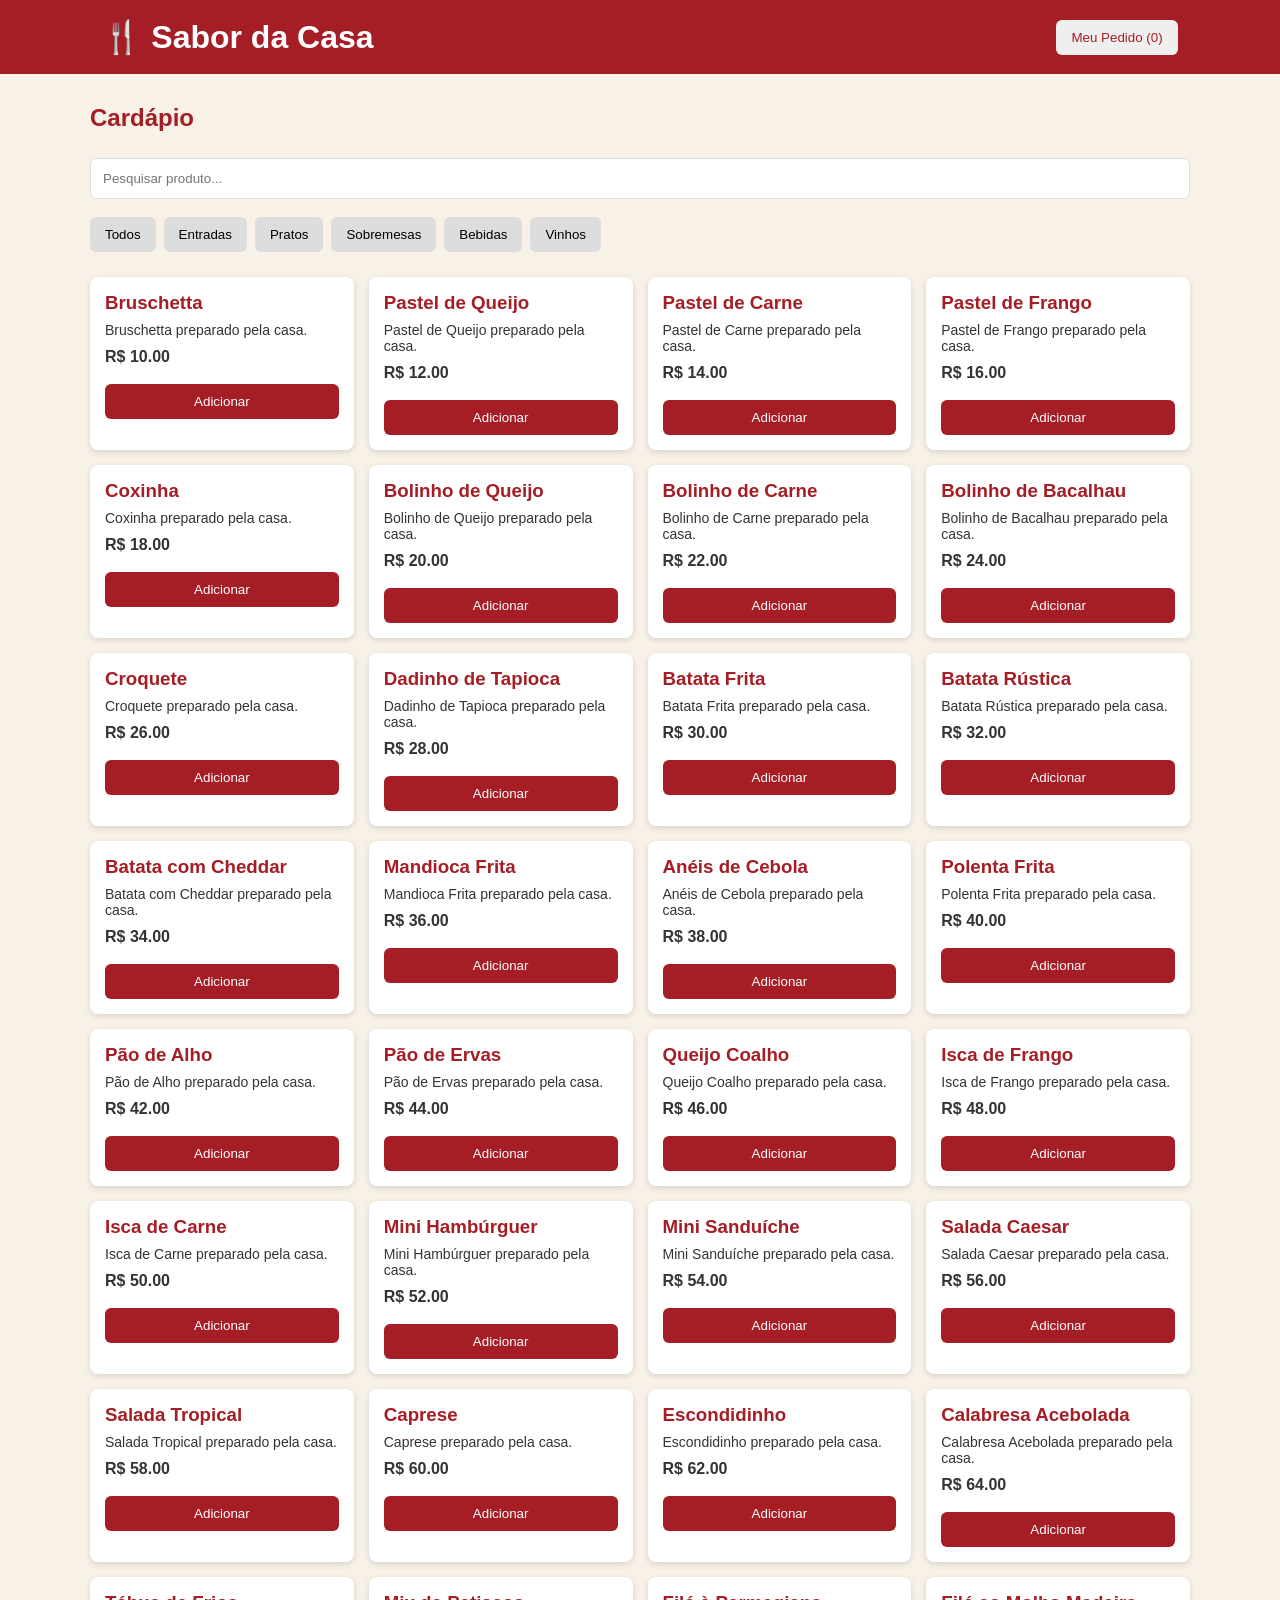
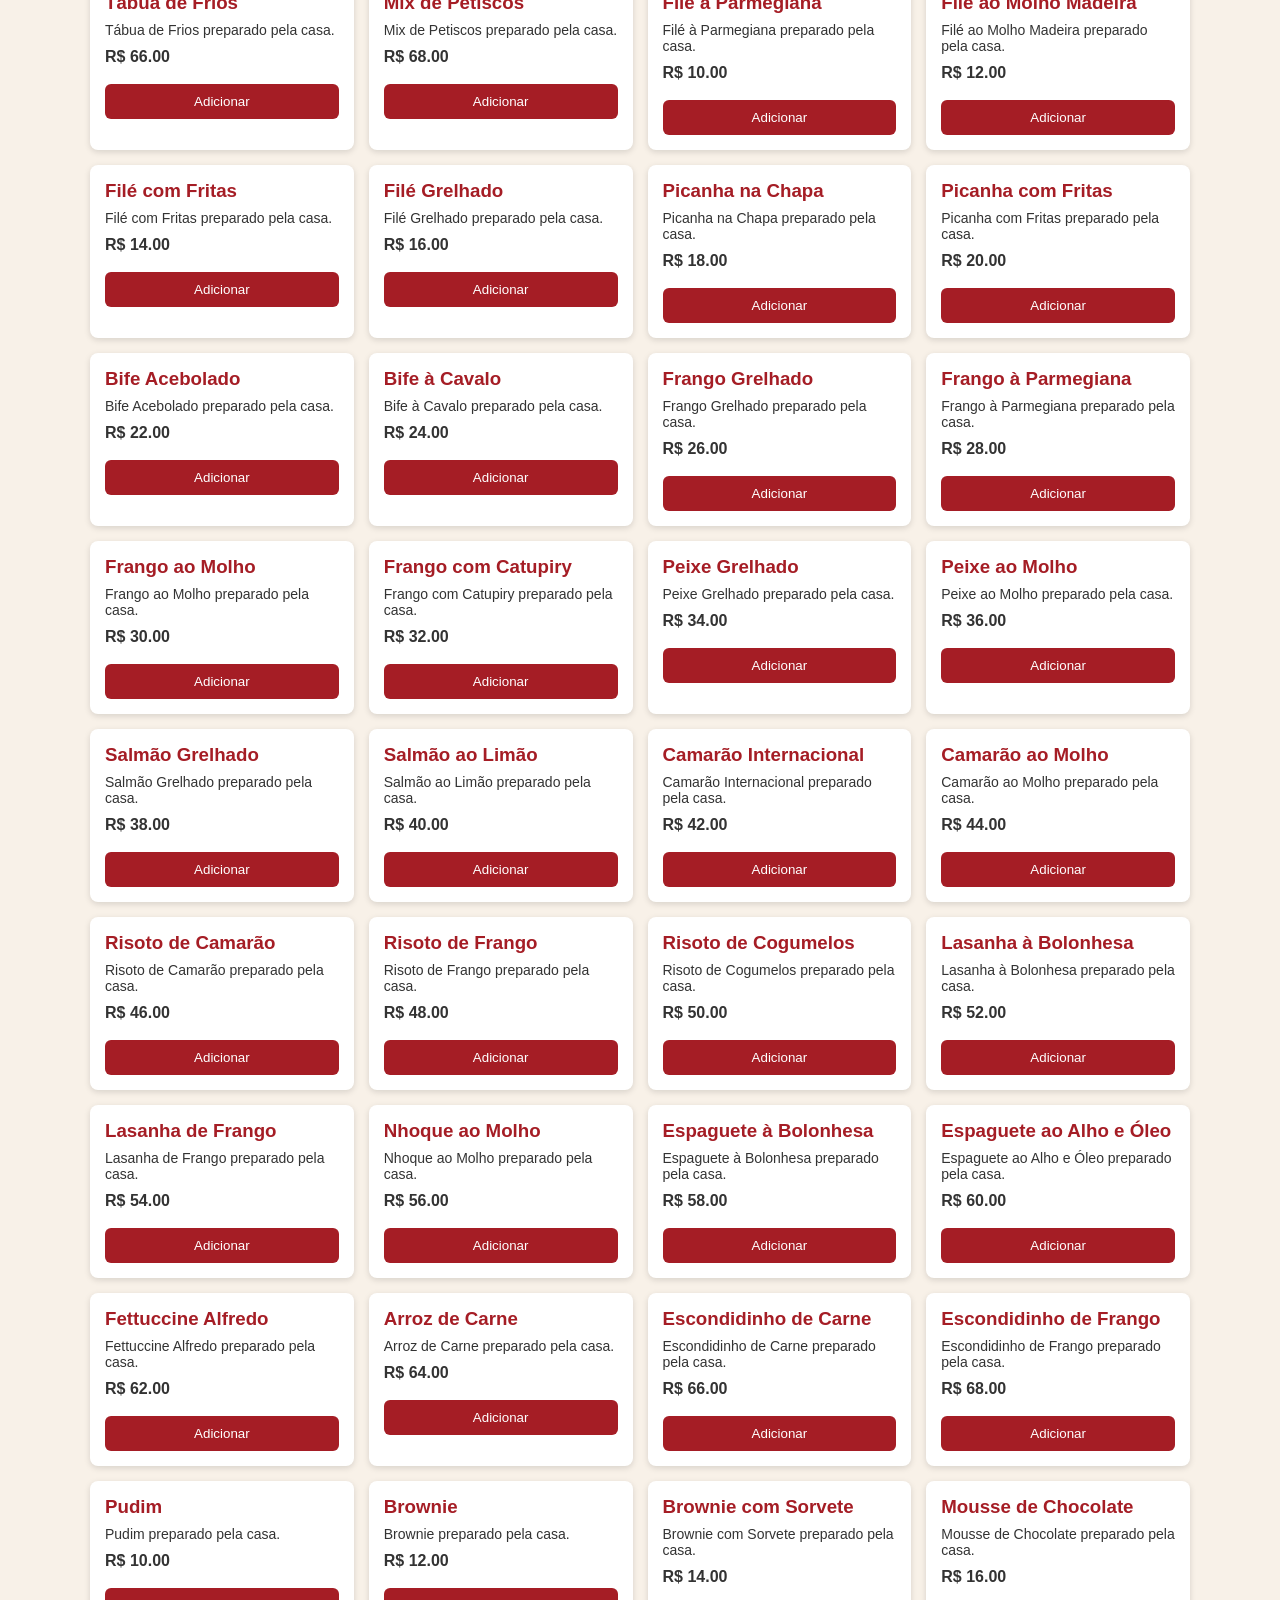
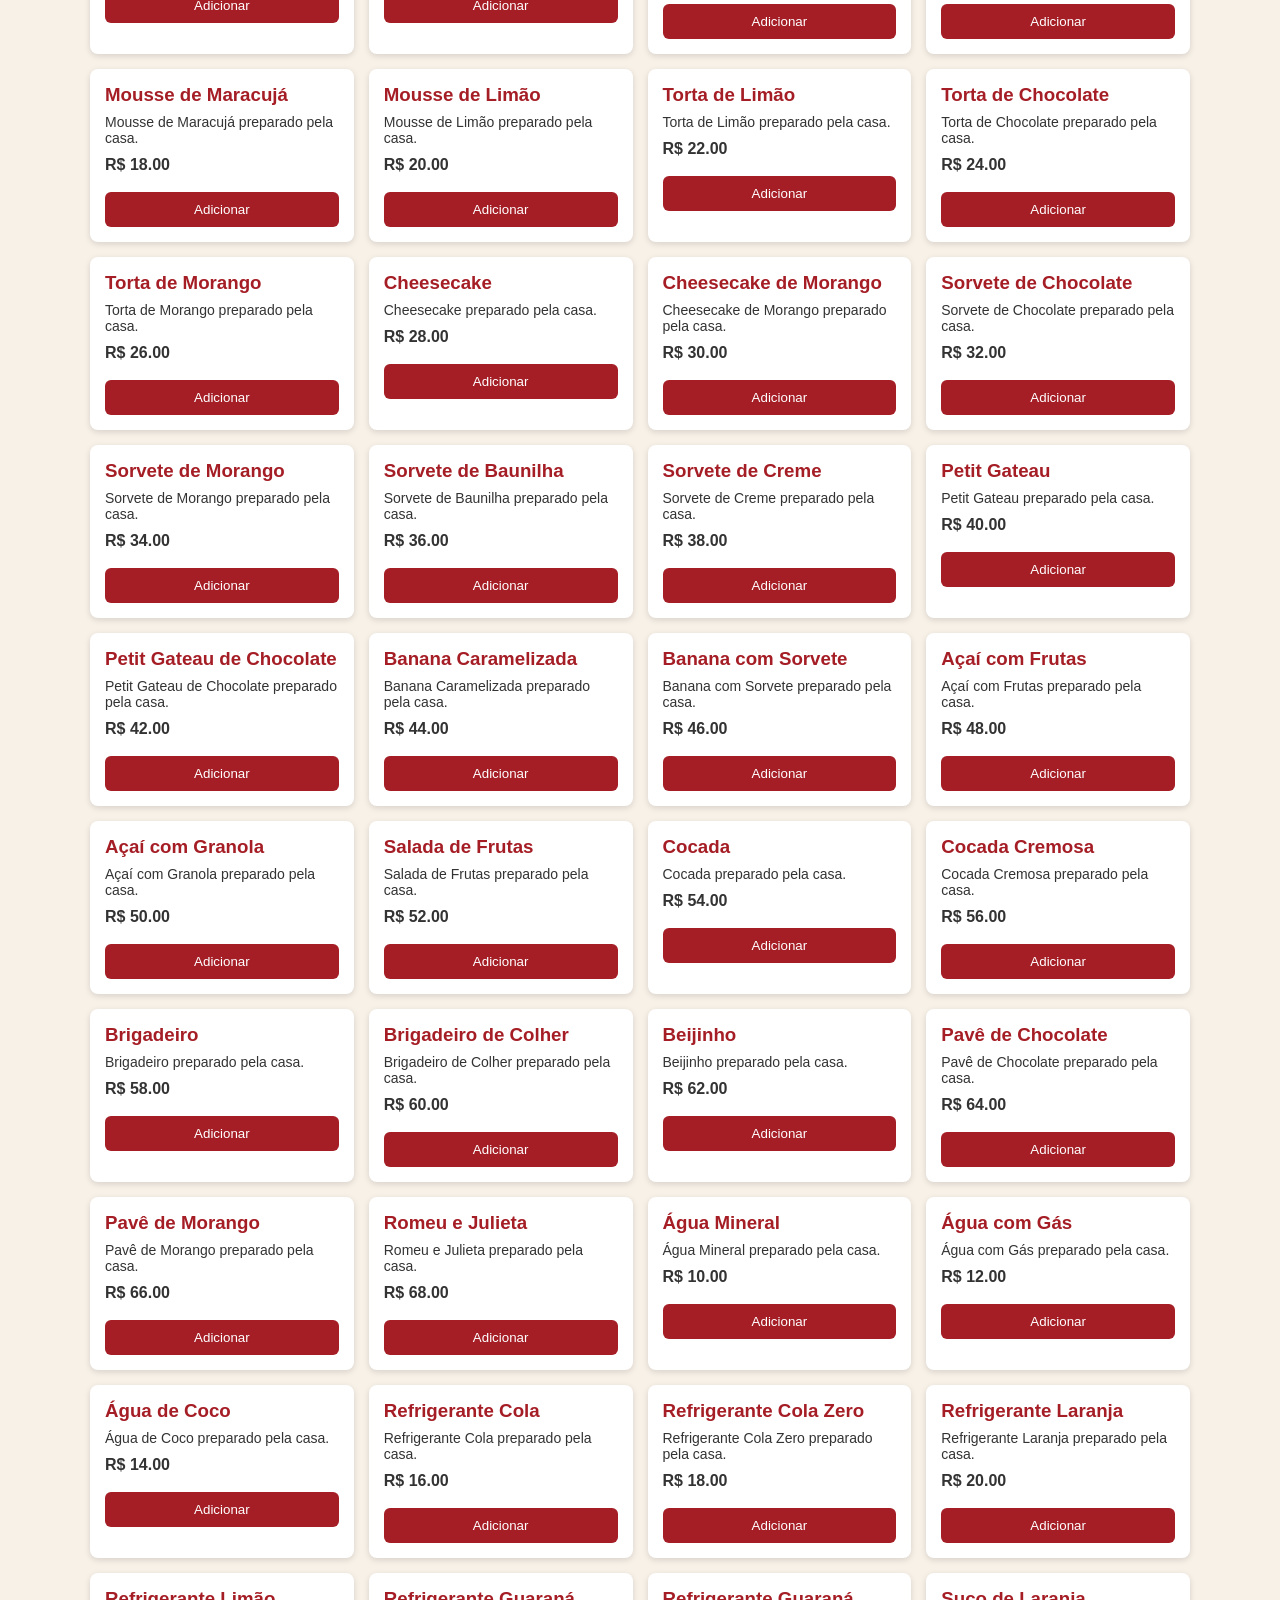
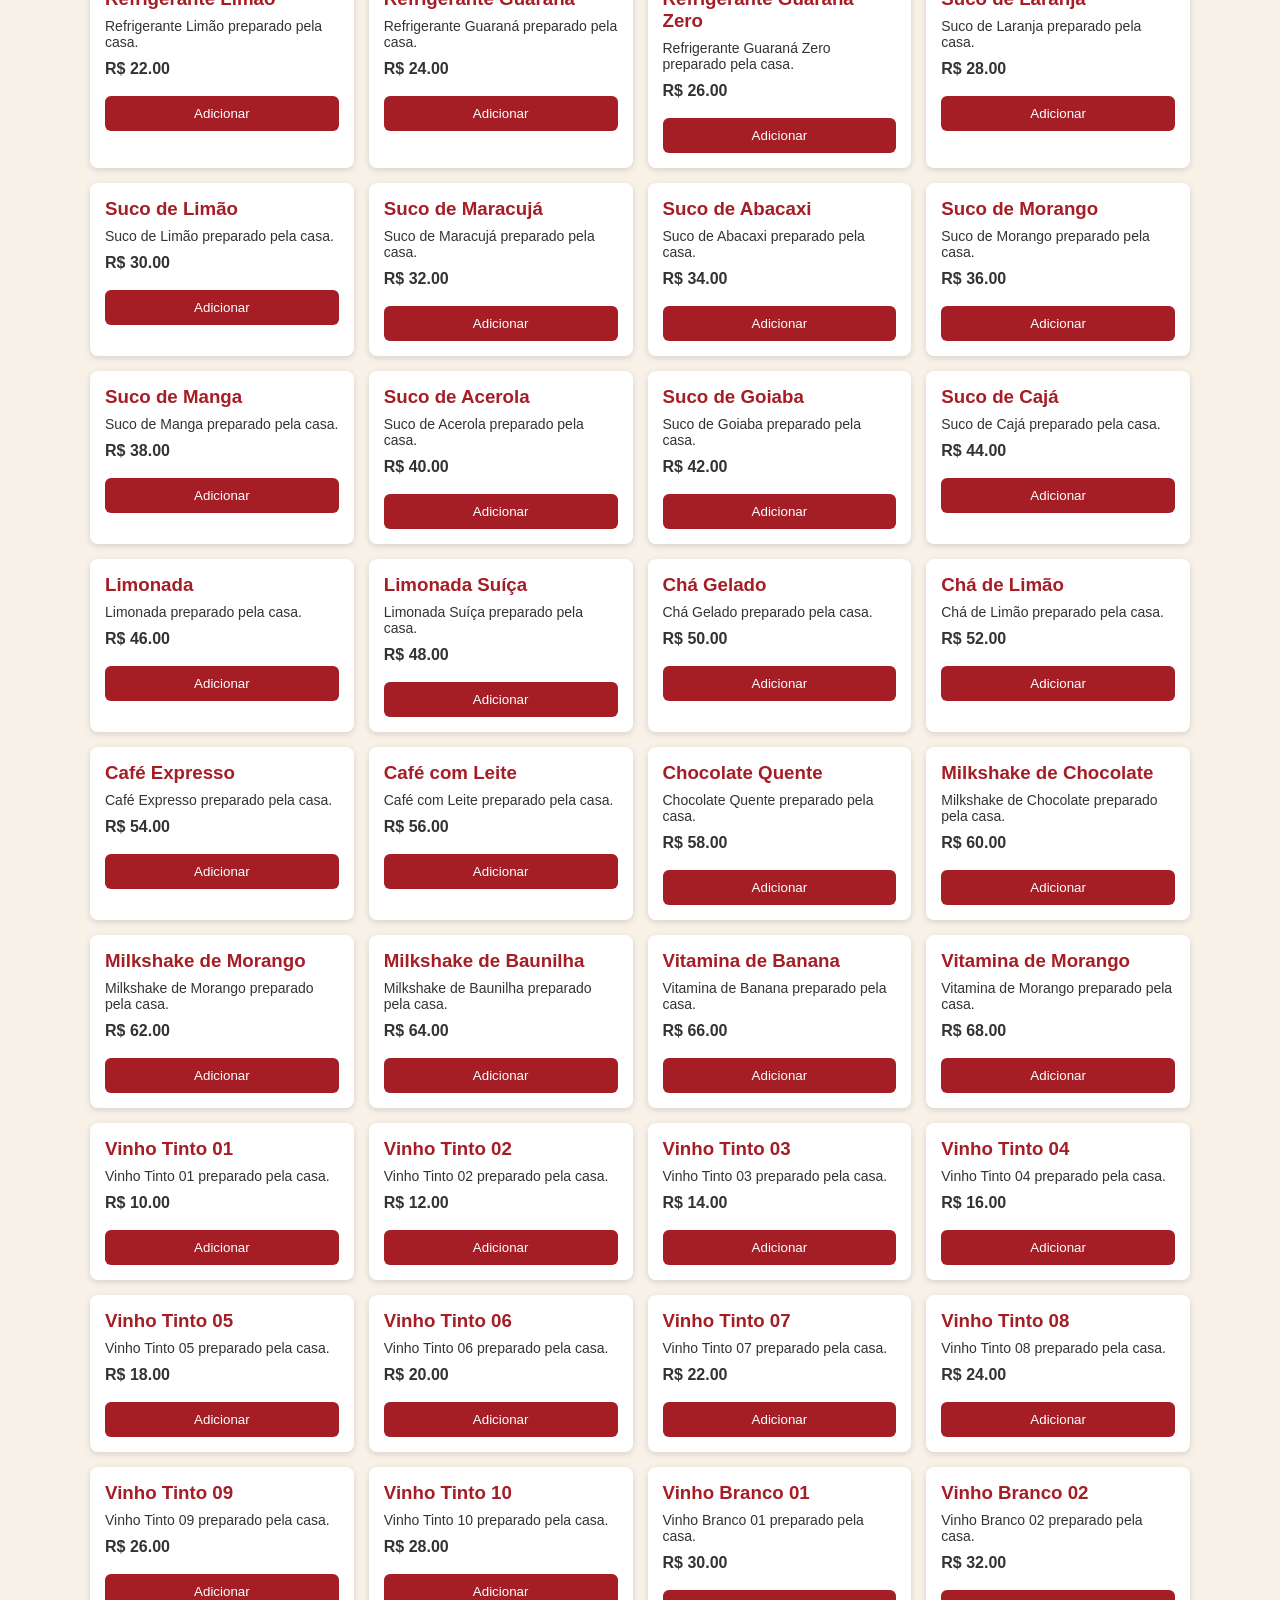
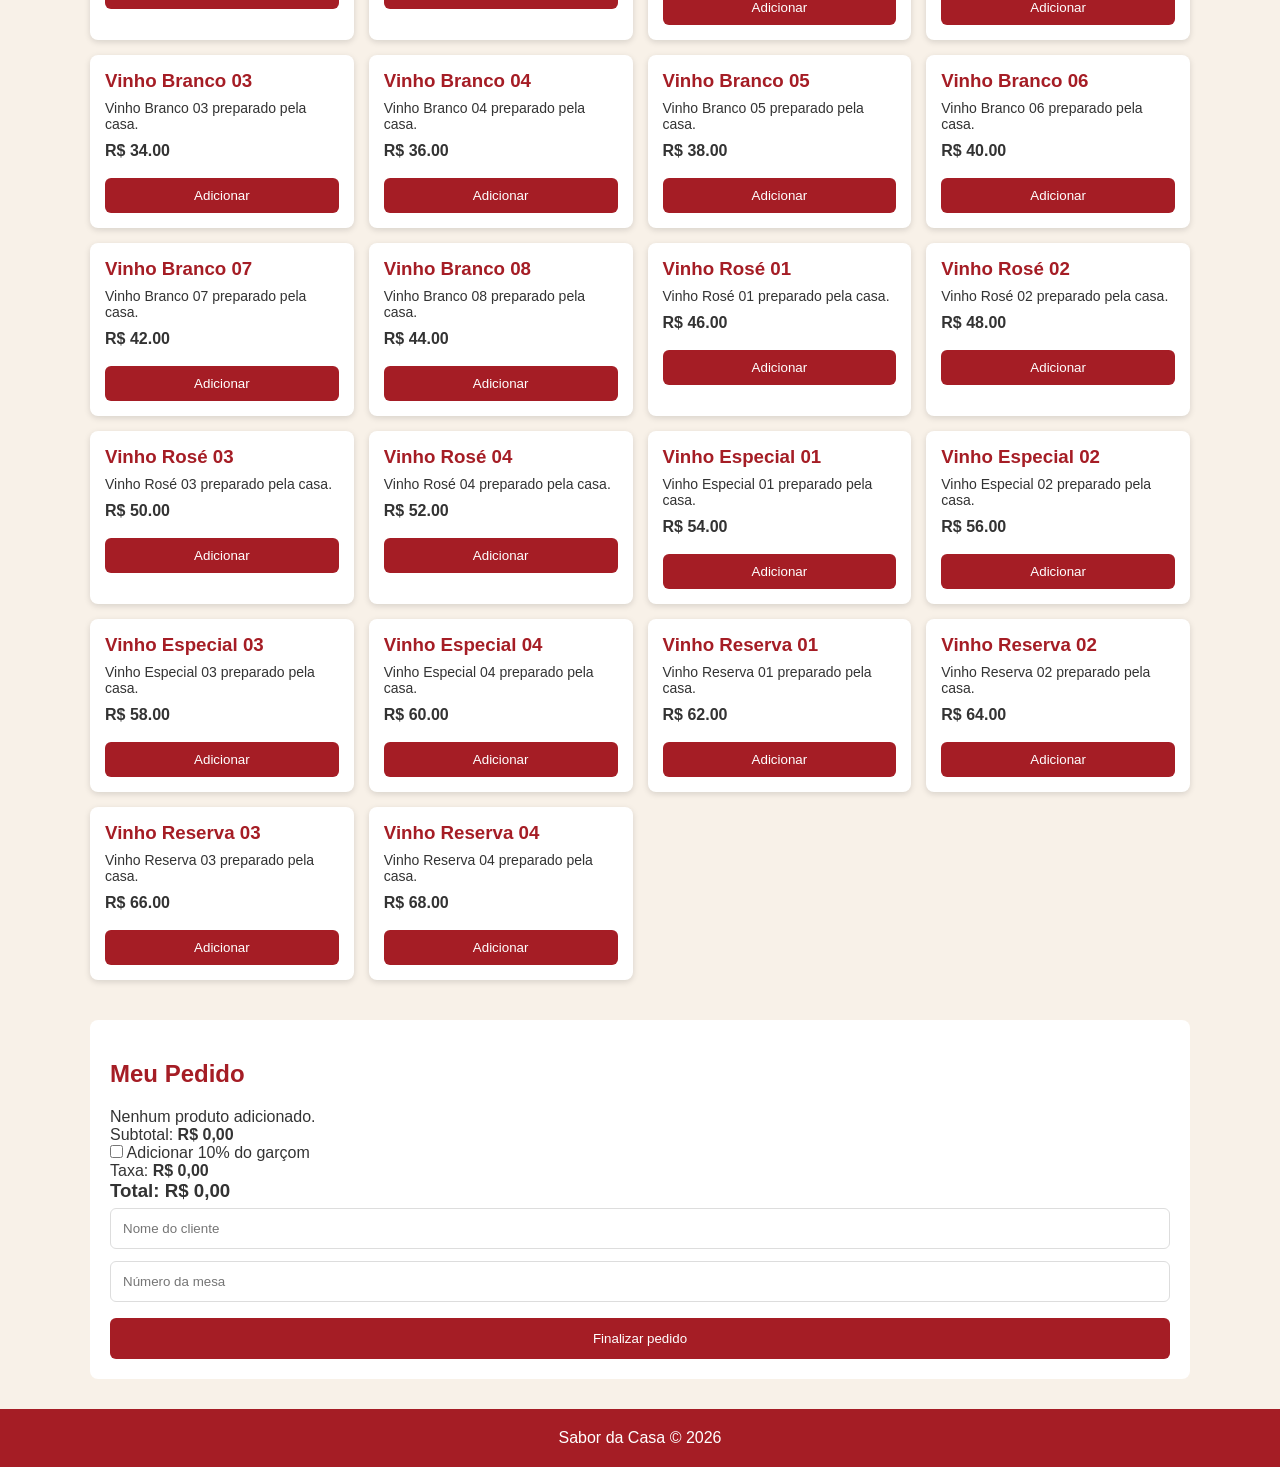
==== index.html @ 1bc525d6 "Atualizar cardapio" ====
<!DOCTYPE html>
<html lang="pt-BR">
<head>
    <meta charset="UTF-8">
    <meta name="viewport" content="width=device-width, initial-scale=1.0">
    <title>Cardápio - Sabor da Casa</title>
    <link rel="stylesheet" href="style.css">
</head>

<body>

<header>
    <h1>🍴 Sabor da Casa</h1>
    <button onclick="document.getElementById('pedido').scrollIntoView()">
        Meu Pedido (<span id="qtd">0</span>)
    </button>
</header>

<main>

    <h2>Cardápio</h2>

    <input id="busca" placeholder="Pesquisar produto...">

    <div id="filtros">
        <button onclick="filtrar('Todos')">Todos</button>
        <button onclick="filtrar('Entradas')">Entradas</button>
        <button onclick="filtrar('Prato Principal')">Pratos</button>
        <button onclick="filtrar('Sobremesas')">Sobremesas</button>
        <button onclick="filtrar('Bebidas')">Bebidas</button>
        <button onclick="filtrar('Carta de Vinhos')">Vinhos</button>
    </div>

    <div id="produtos"></div>


    <section id="pedido">

        <h2>Meu Pedido</h2>

        <div id="itens">Nenhum produto adicionado.</div>

        <p>Subtotal: <b id="subtotal">R$ 0,00</b></p>

        <label>
            <input type="checkbox" id="garcom">
            Adicionar 10% do garçom
        </label>

        <p>Taxa: <b id="taxa">R$ 0,00</b></p>
        <h3>Total: <b id="total">R$ 0,00</b></h3>

        <input id="nome" placeholder="Nome do cliente">
        <input id="mesa" type="number" placeholder="Número da mesa">

        <button id="finalizar">Finalizar pedido</button>

    </section>

</main>

<footer>
    Sabor da Casa © 2026
</footer>

<script src="script.js"></script>

</body>
</html>
---- style.css ----
* {
    box-sizing: border-box;
    margin: 0;
}

body {
    font-family: Arial;
    background: #f8f1e8;
    color: #333;
}

header {
    background: #a51d25;
    color: white;
    padding: 18px 8%;
    display: flex;
    justify-content: space-between;
    align-items: center;
}

button {
    border: 0;
    padding: 10px 15px;
    border-radius: 6px;
    cursor: pointer;
}

header button {
    color: #a51d25;
}

main {
    width: 90%;
    max-width: 1100px;
    margin: 30px auto;
}

h2 {
    color: #a51d25;
    margin: 20px 0;
}

#busca,
#nome,
#mesa {
    width: 100%;
    padding: 12px;
    margin: 6px 0;
    border: 1px solid #ddd;
    border-radius: 6px;
}

#filtros {
    display: flex;
    gap: 8px;
    flex-wrap: wrap;
    margin: 12px 0 25px;
}

#filtros button {
    background: #ddd;
}

#filtros button:hover {
    background: #a51d25;
    color: white;
}

#produtos {
    display: grid;
    grid-template-columns: repeat(4, 1fr);
    gap: 15px;
}

.produto {
    background: white;
    padding: 15px;
    border-radius: 8px;
    box-shadow: 0 2px 6px #0002;
}

.produto h3 {
    color: #a51d25;
    margin-bottom: 8px;
}

.produto p {
    font-size: 14px;
    margin-bottom: 10px;
}

.produto button,
#finalizar {
    background: #a51d25;
    color: white;
    width: 100%;
}

#pedido {
    background: white;
    padding: 20px;
    margin-top: 40px;
    border-radius: 8px;
}

.item {
    padding: 12px 0;
    border-bottom: 1px solid #ddd;
}

.item button {
    background: #ddd;
    padding: 5px 9px;
    margin: 4px;
}

#finalizar {
    padding: 13px;
    margin-top: 10px;
}

footer {
    background: #a51d25;
    color: white;
    text-align: center;
    padding: 20px;
}

@media (max-width: 800px) {
    #produtos {
        grid-template-columns: repeat(2, 1fr);
    }
}

@media (max-width: 500px) {
    #produtos {
        grid-template-columns: 1fr;
    }

    header {
        padding: 15px;
    }
}
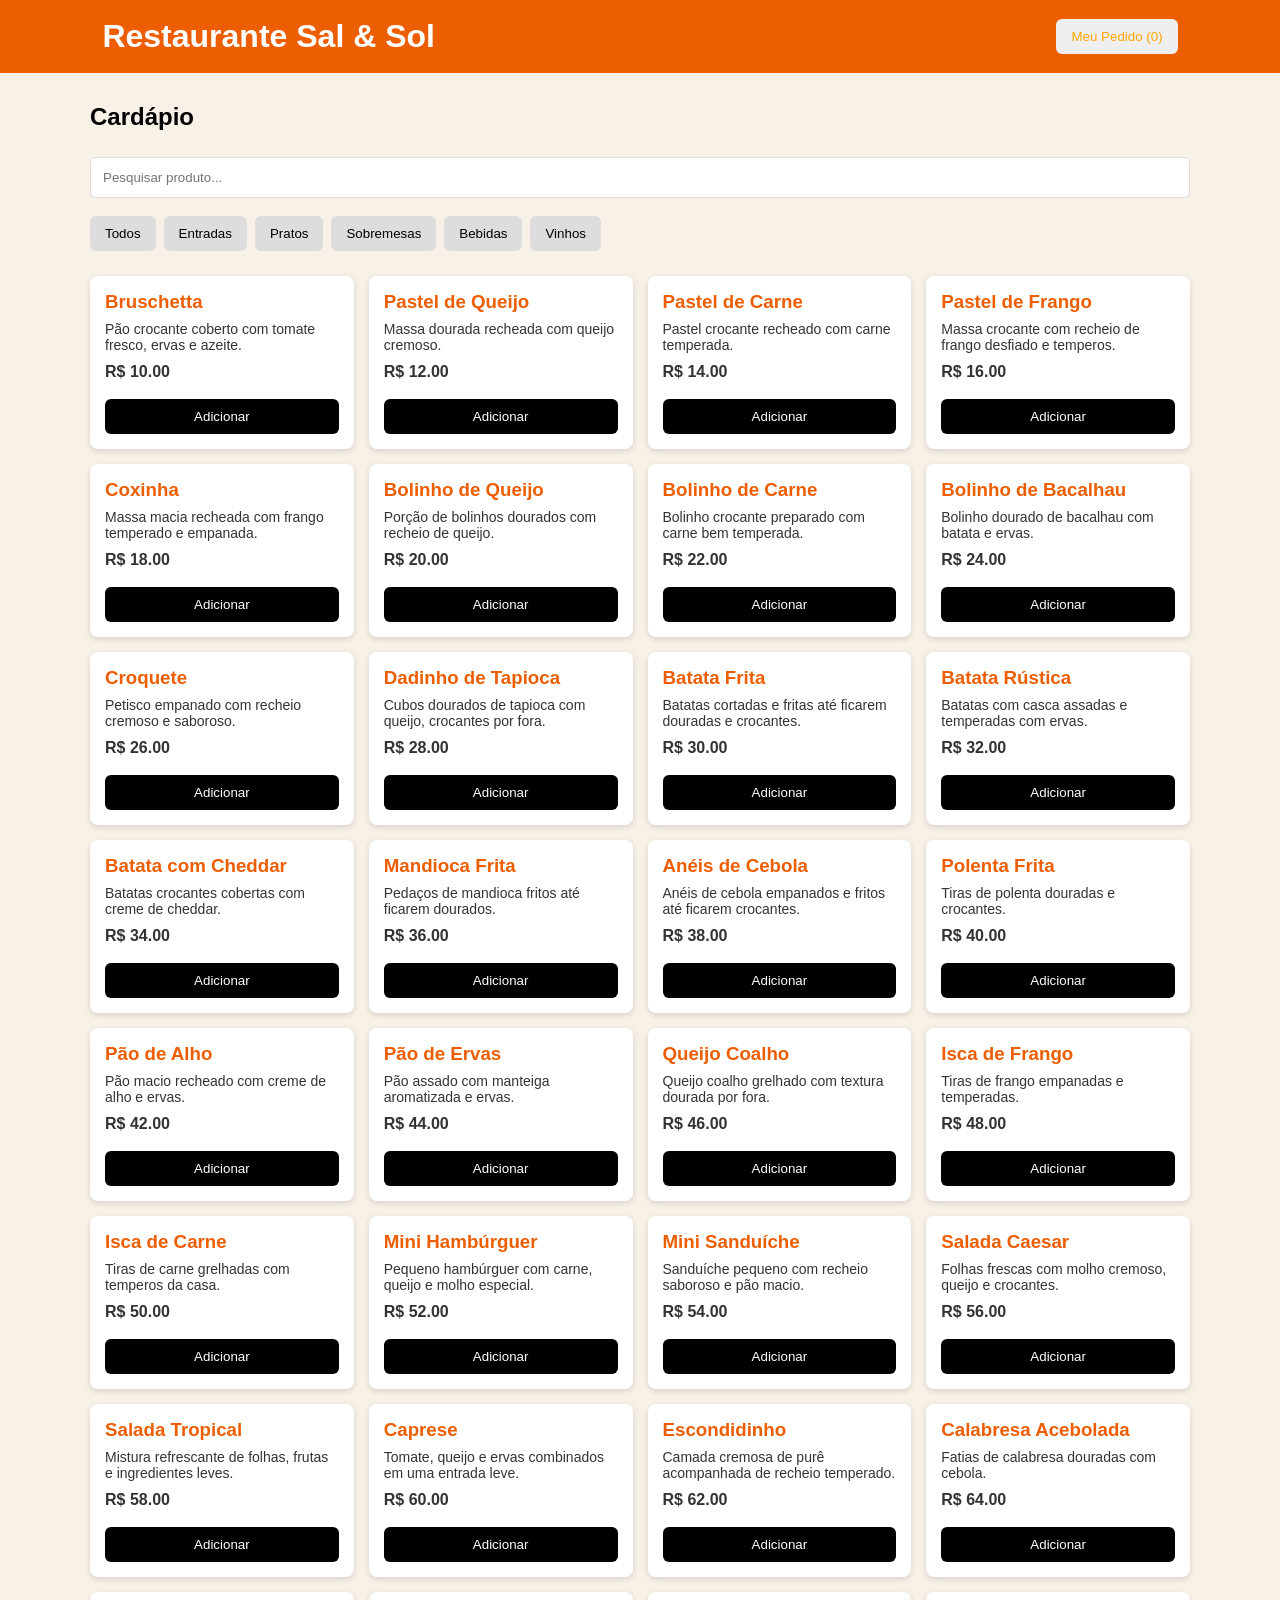
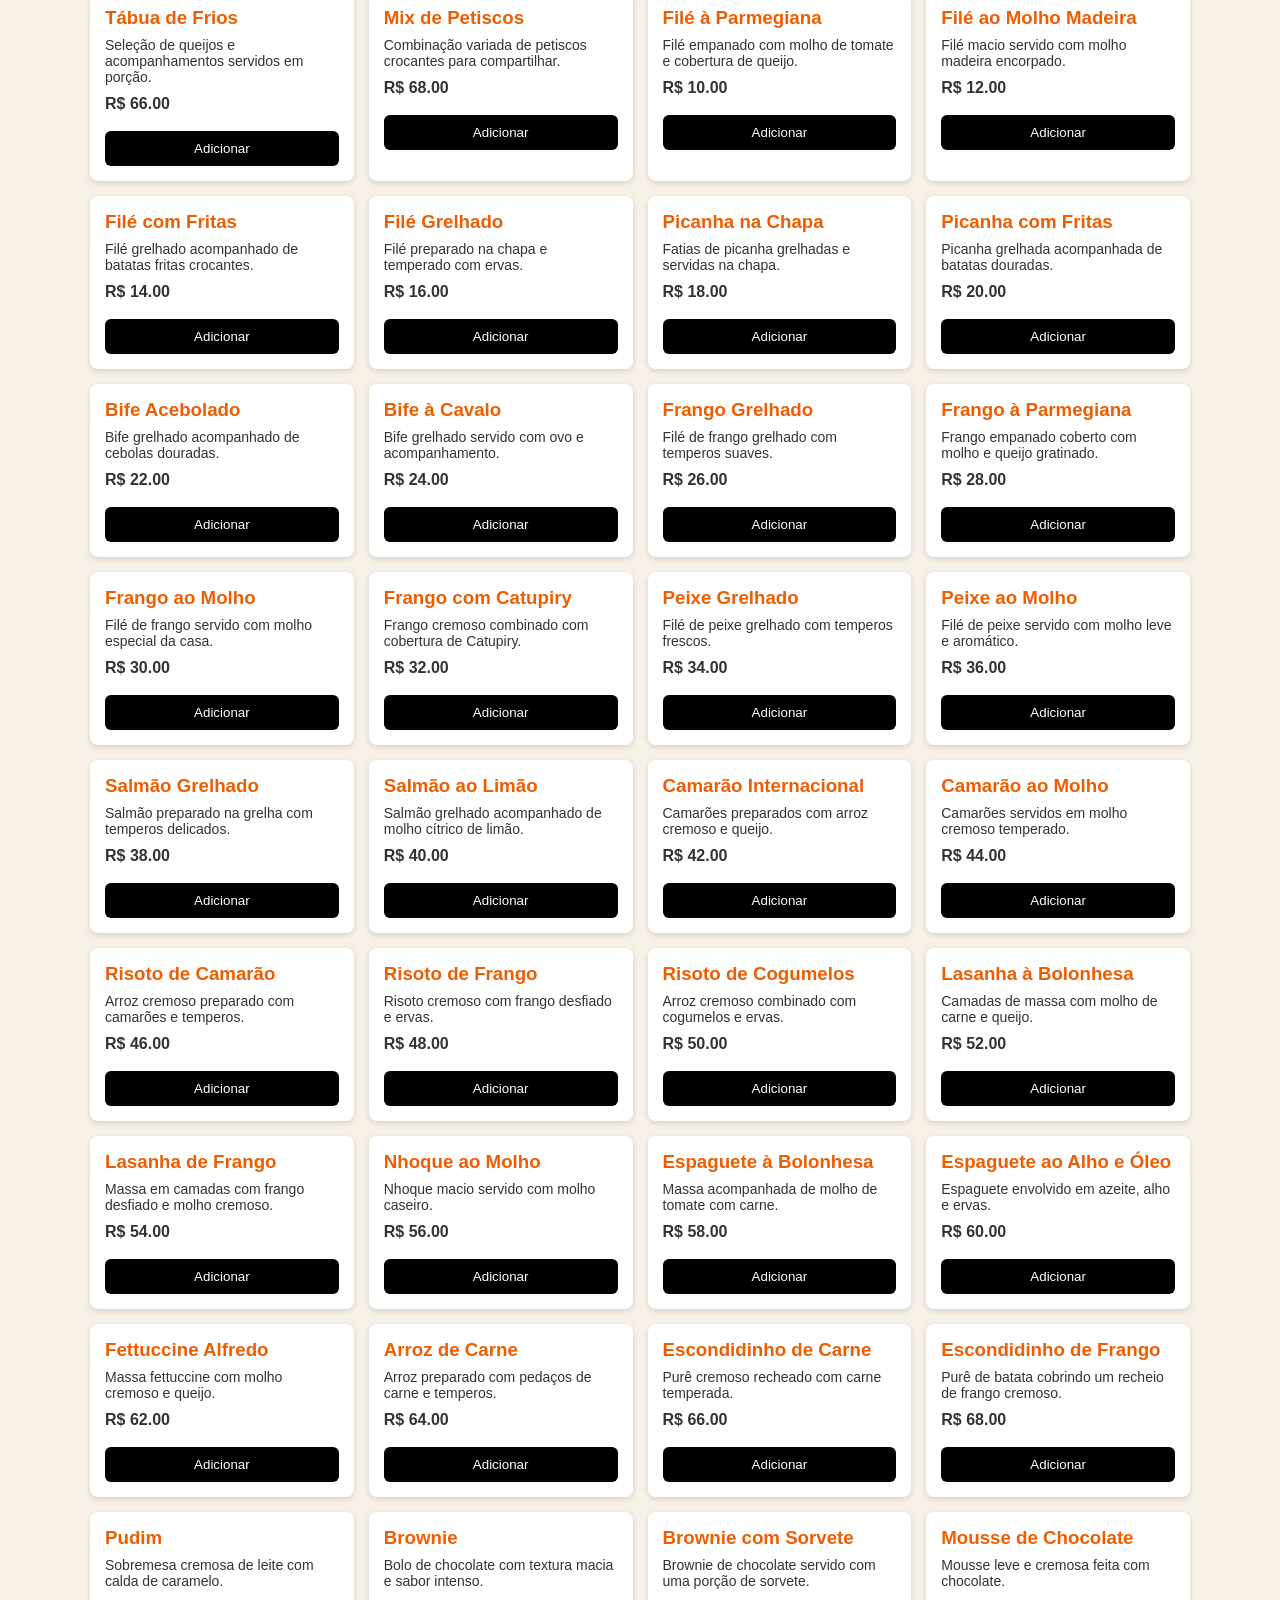
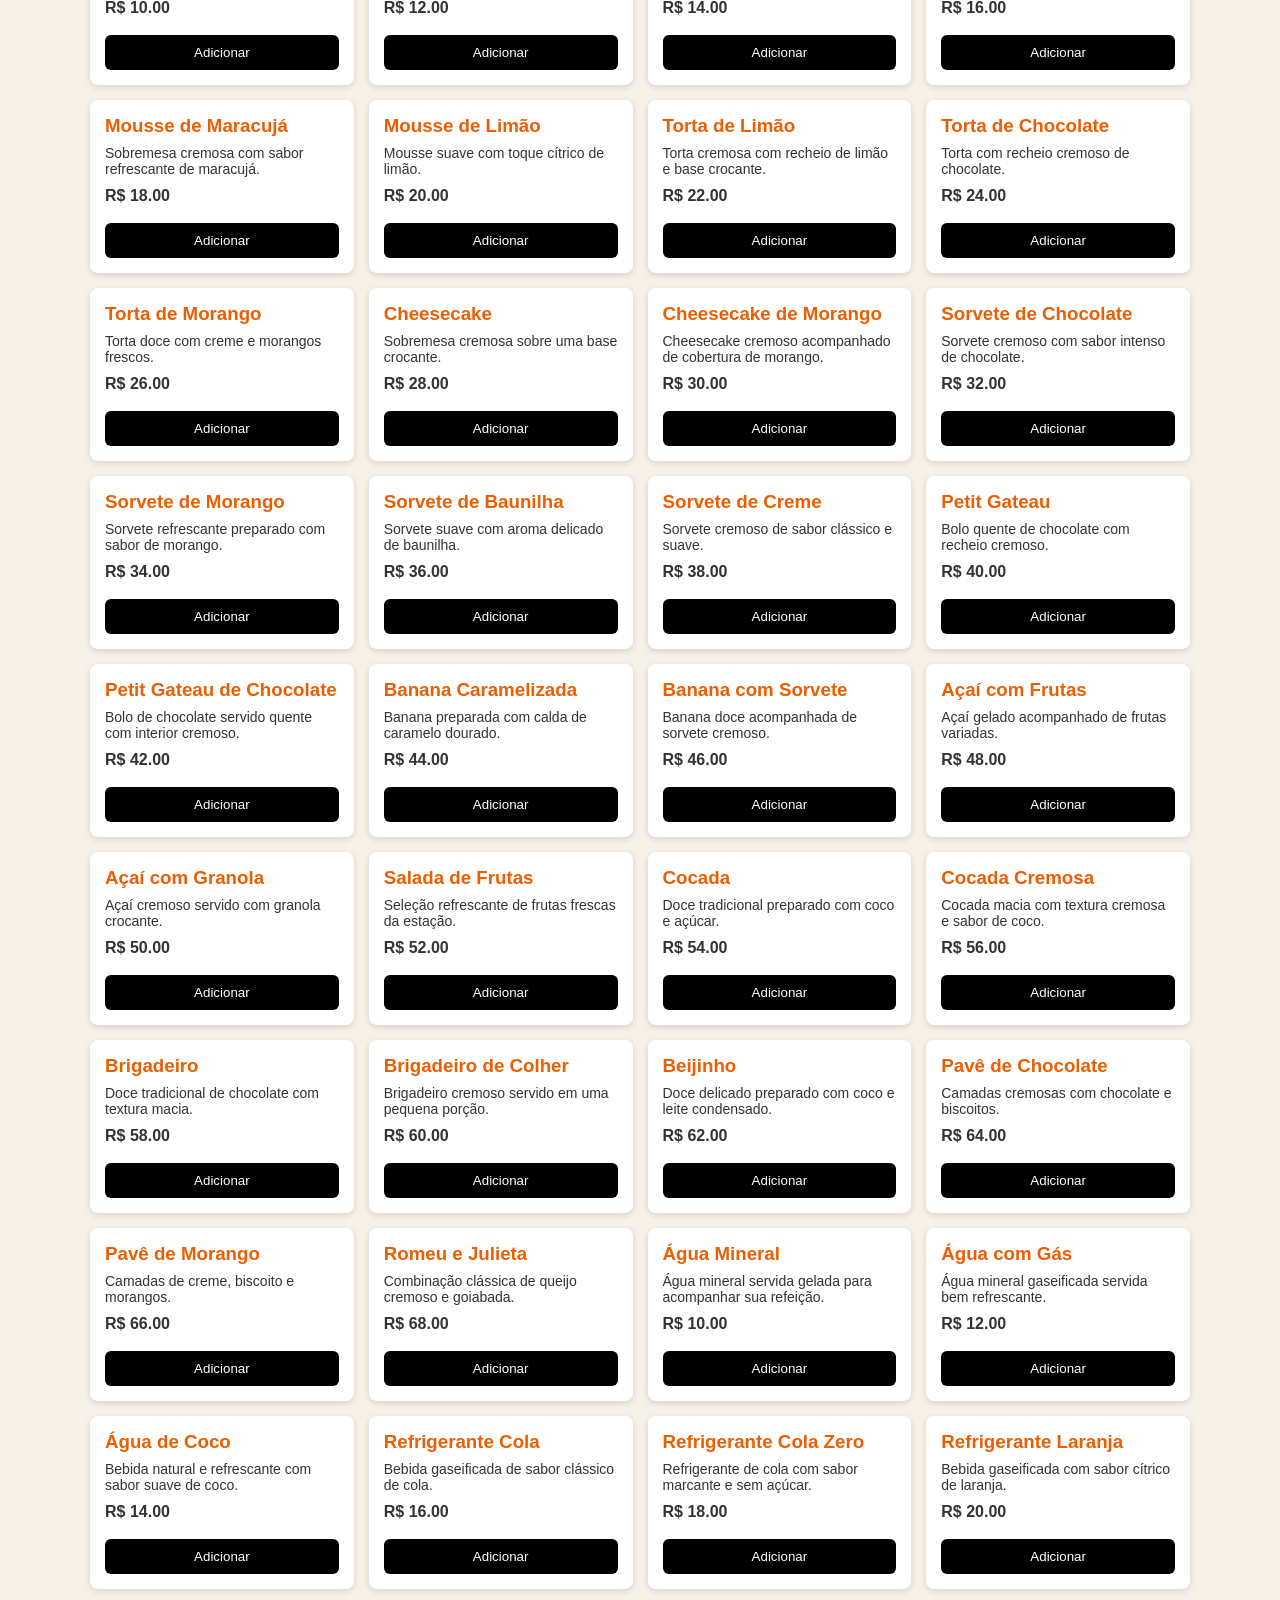
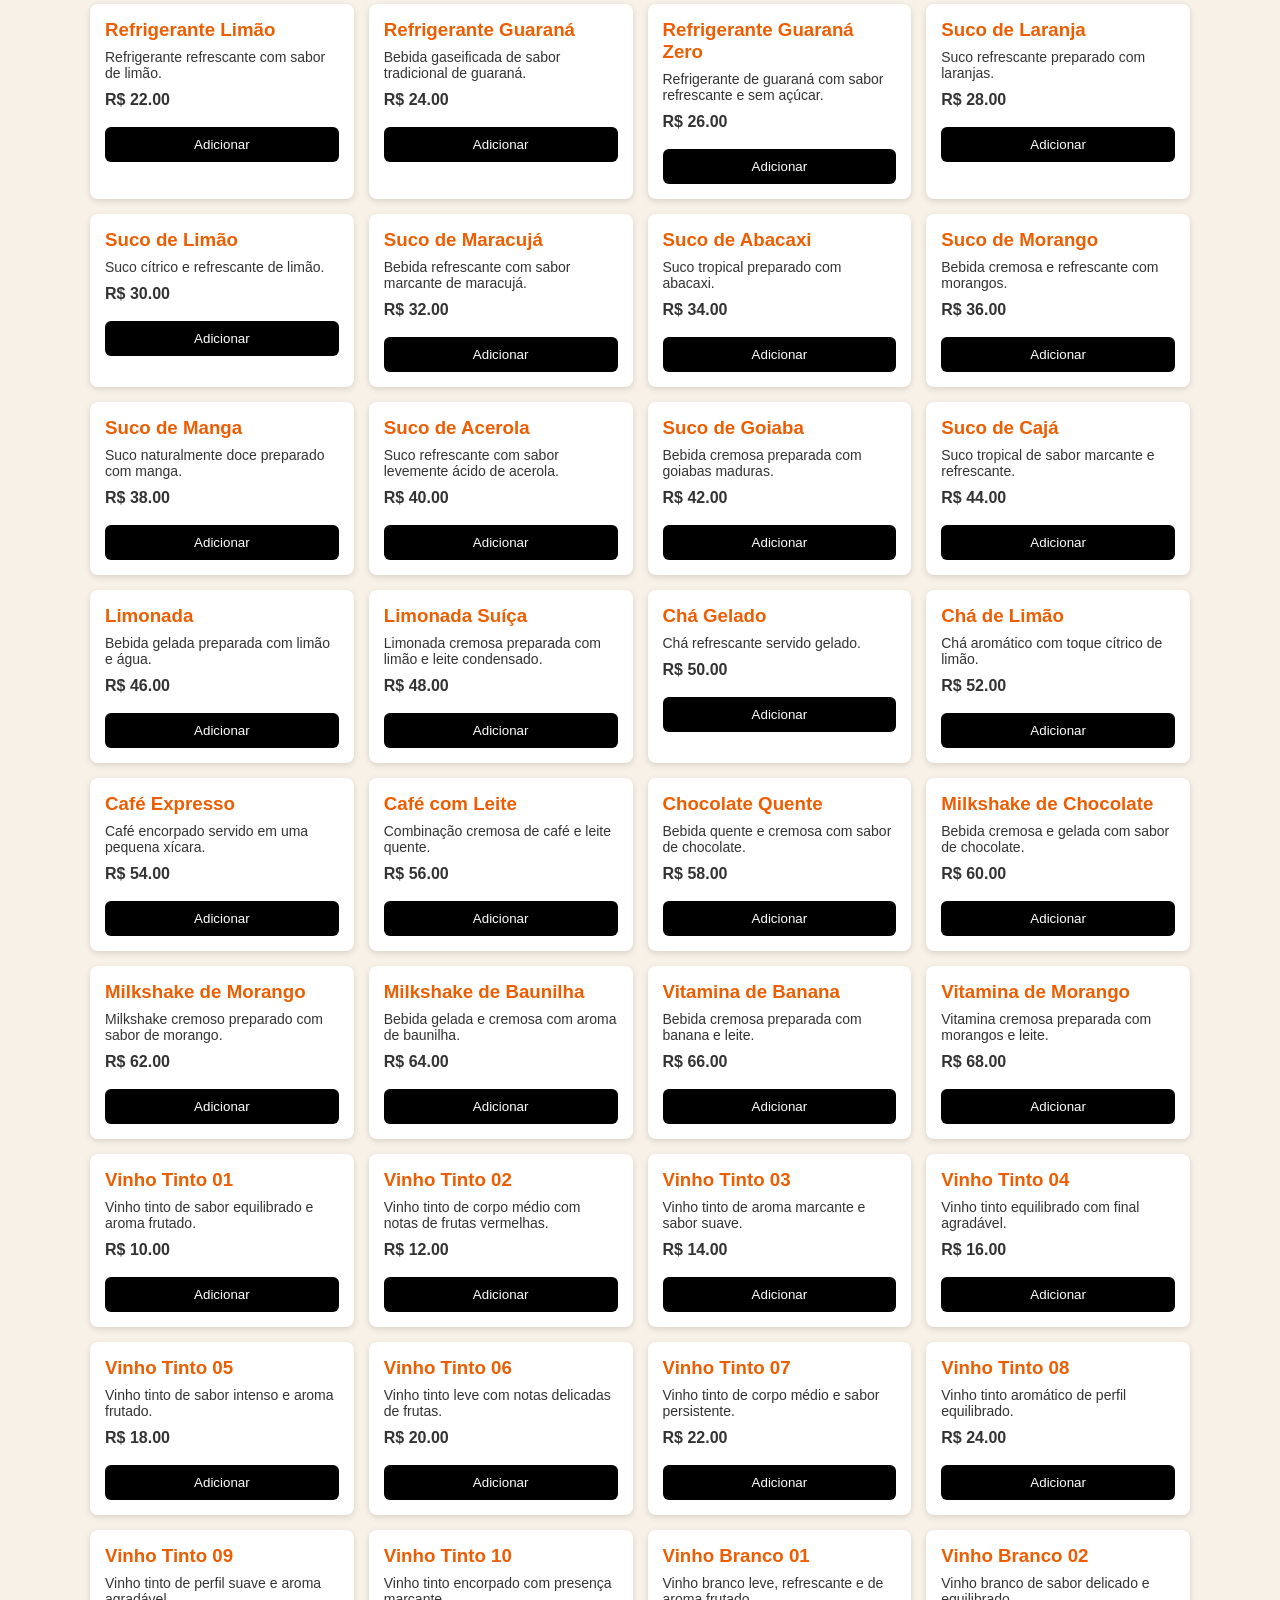
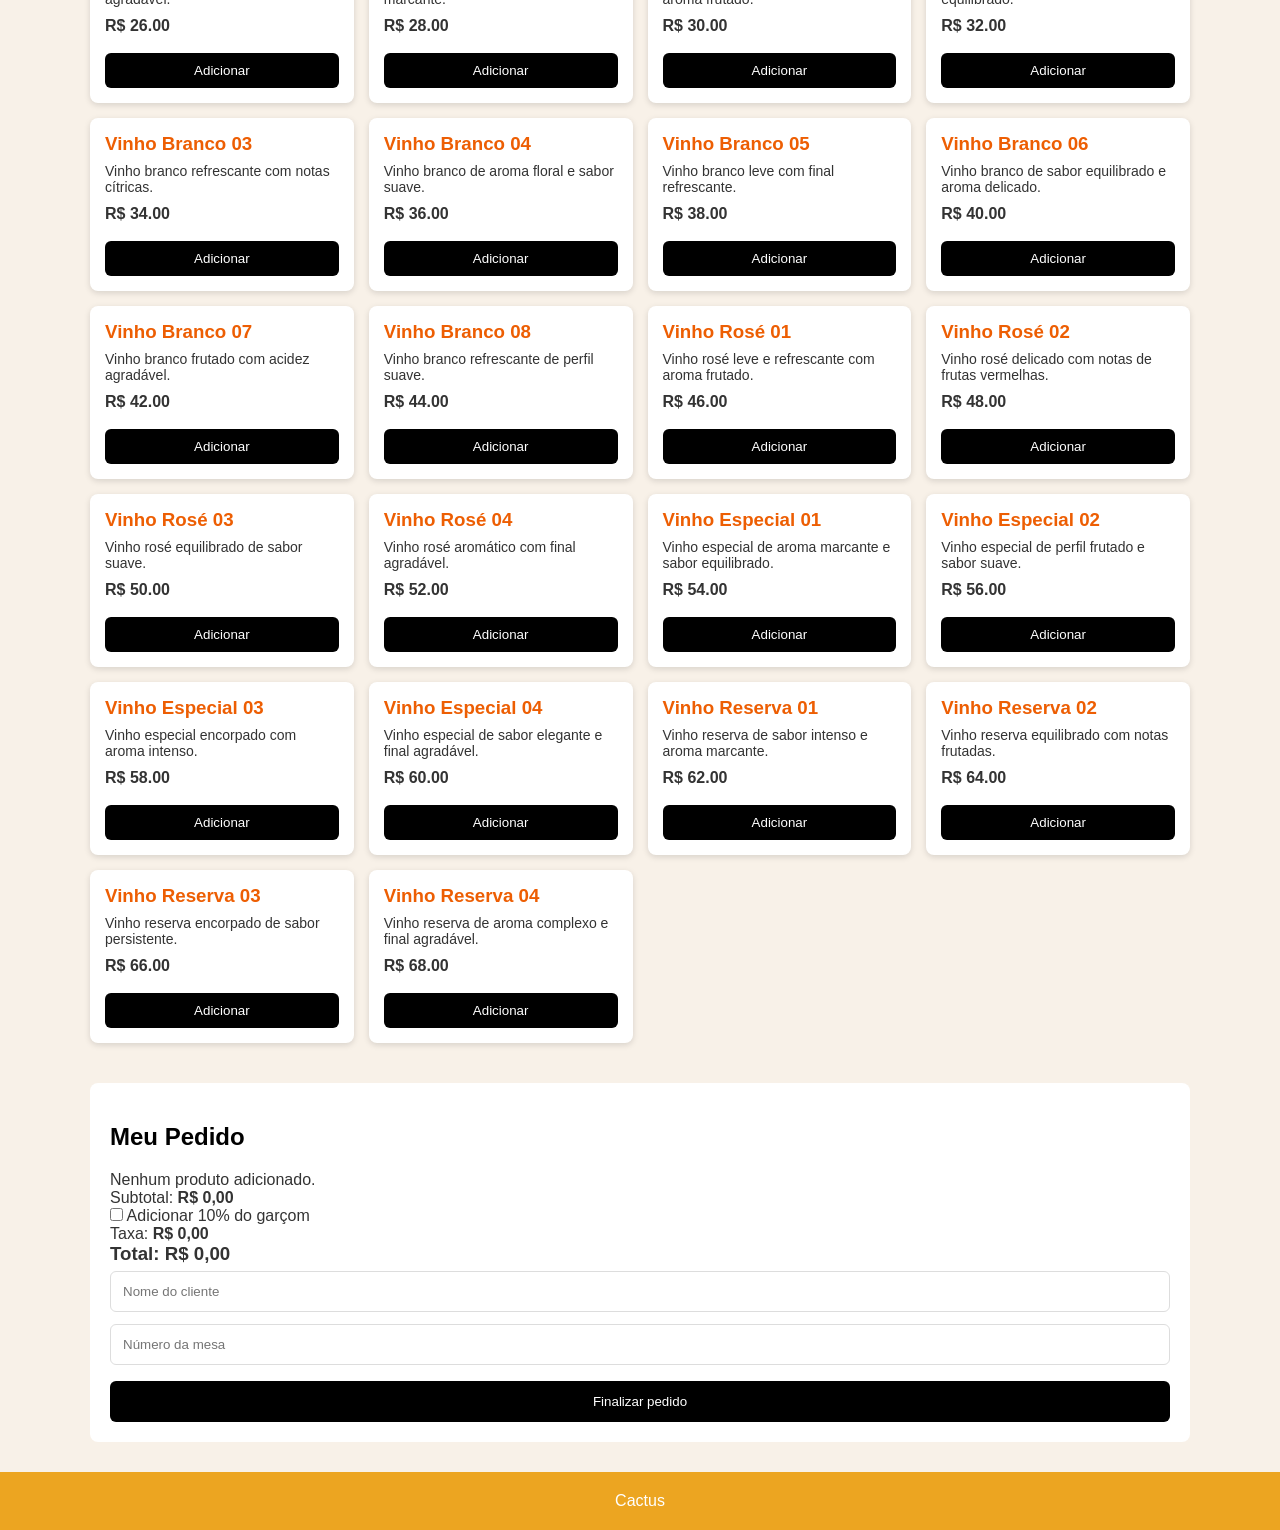
==== commit d49735e7: "Atualizar cardapio" ====
--- a/index.html
+++ b/index.html
@@ -10,7 +10,7 @@
 <body>
 
 <header>
-    <h1>🍴 Sabor da Casa</h1>
+    <h1> Restaurante Sal & Sol</h1>
     <button onclick="document.getElementById('pedido').scrollIntoView()">
         Meu Pedido (<span id="qtd">0</span>)
     </button>
@@ -60,7 +60,7 @@
 </main>
 
 <footer>
-    Sabor da Casa © 2026
+    Cactus
 </footer>
 
 <script src="script.js"></script>
--- a/style.css
+++ b/style.css
@@ -10,7 +10,7 @@
 }
 
 header {
-    background: #a51d25;
+    background: #ED5E03;
     color: white;
     padding: 18px 8%;
     display: flex;
@@ -26,7 +26,7 @@
 }
 
 header button {
-    color: #a51d25;
+    color: #FFA500;
 }
 
 main {
@@ -36,7 +36,7 @@
 }
 
 h2 {
-    color: #a51d25;
+    color: #000000;
     margin: 20px 0;
 }
 
@@ -62,7 +62,7 @@
 }
 
 #filtros button:hover {
-    background: #a51d25;
+    background: #000000;
     color: white;
 }
 
@@ -77,10 +77,16 @@
     padding: 15px;
     border-radius: 8px;
     box-shadow: 0 2px 6px #0002;
+    transition: transform 0.2s, box-shadow 0.2s;
+}
+
+.produto:hover {
+    transform: scale(1.03);
+    box-shadow: 0 5px 15px #0003;
 }
 
 .produto h3 {
-    color: #a51d25;
+    color: #ED5E03;
     margin-bottom: 8px;
 }
 
@@ -91,7 +97,7 @@
 
 .produto button,
 #finalizar {
-    background: #a51d25;
+    background: #000000;
     color: white;
     width: 100%;
 }
@@ -120,7 +126,7 @@
 }
 
 footer {
-    background: #a51d25;
+    background: #eca521;
     color: white;
     text-align: center;
     padding: 20px;
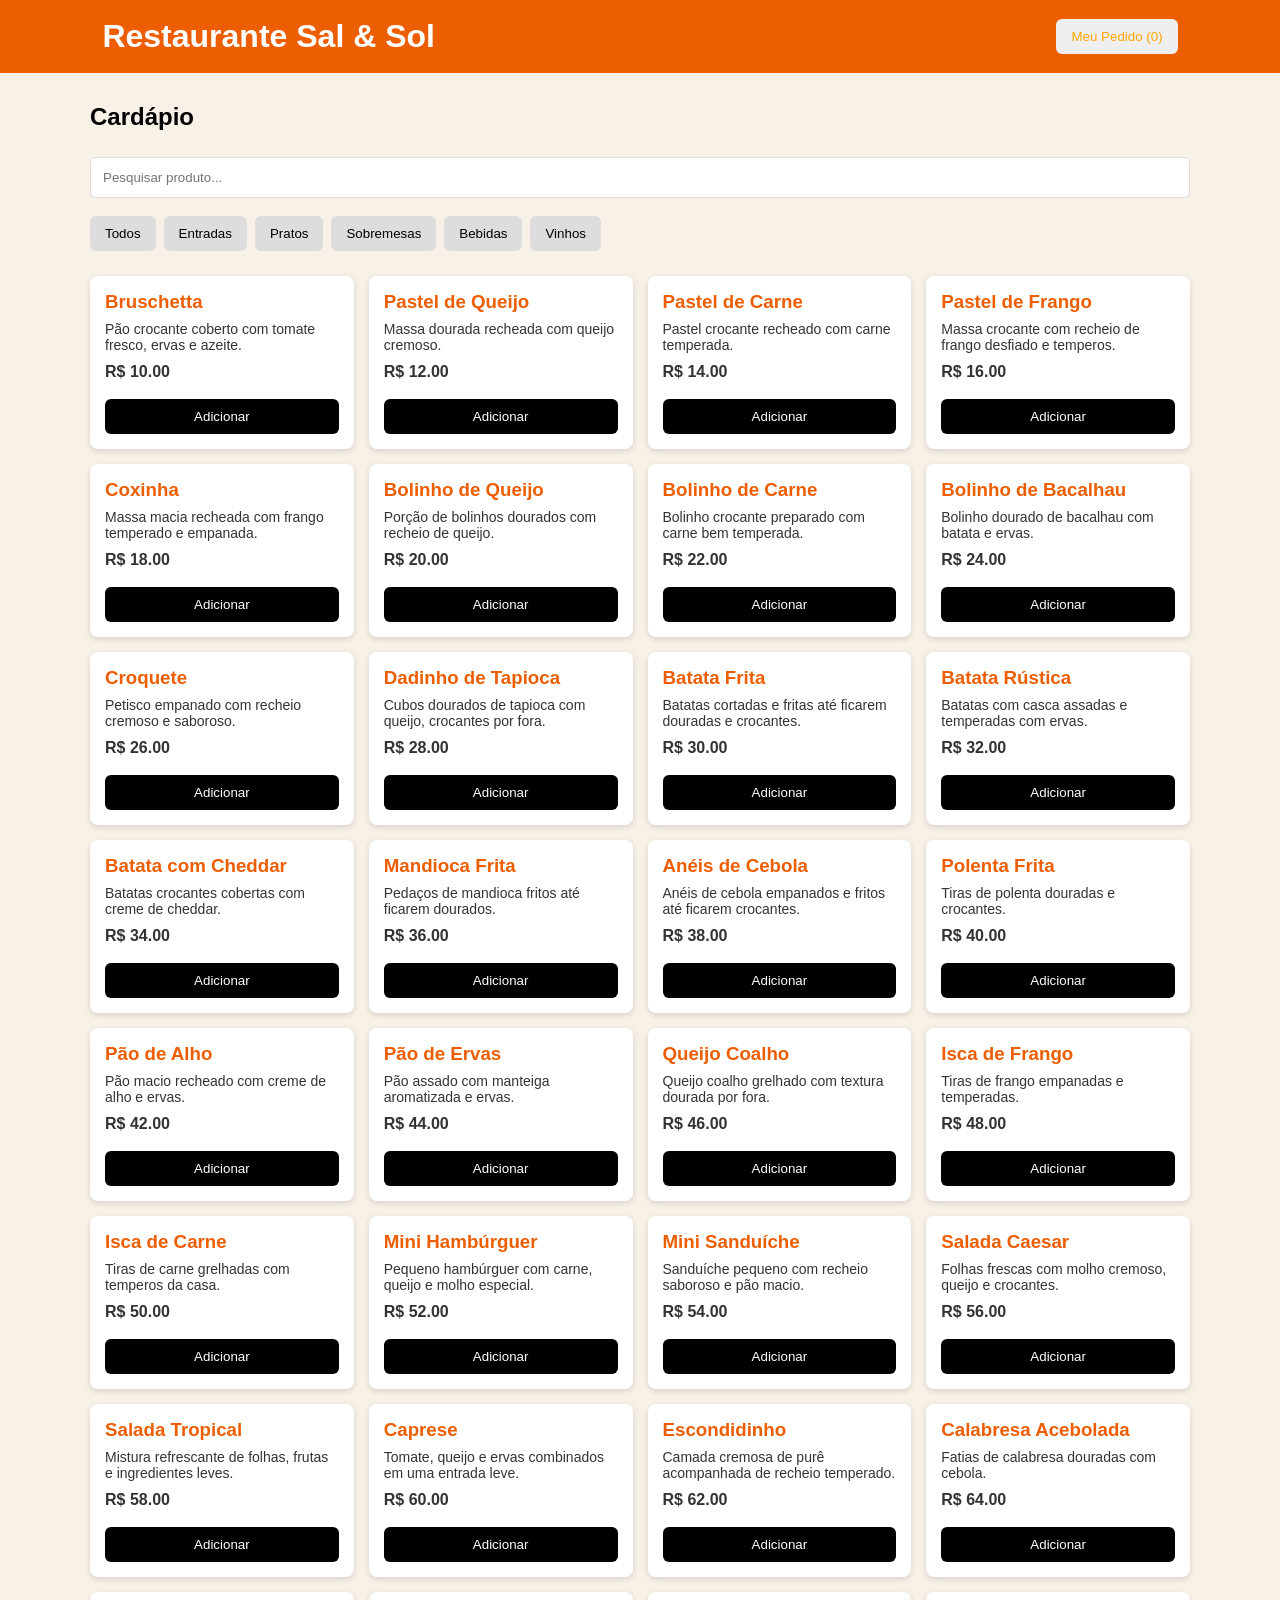
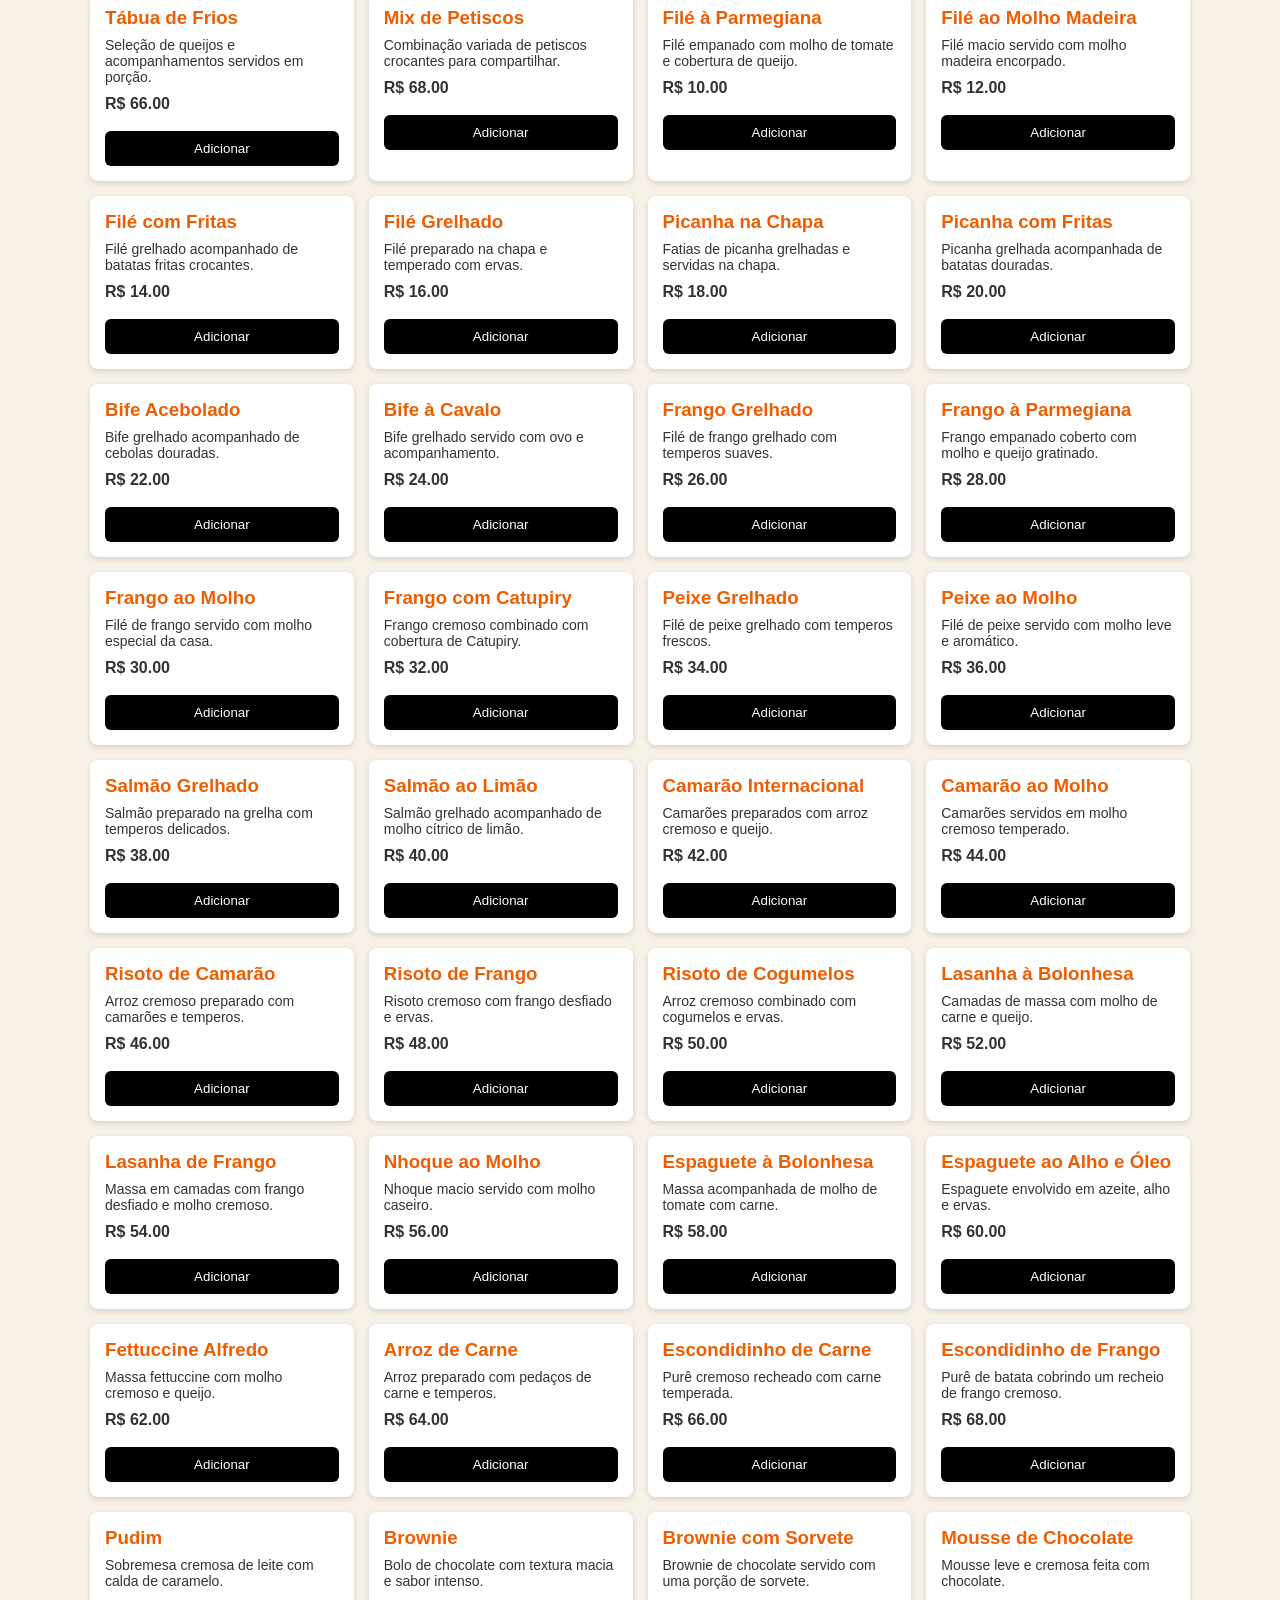
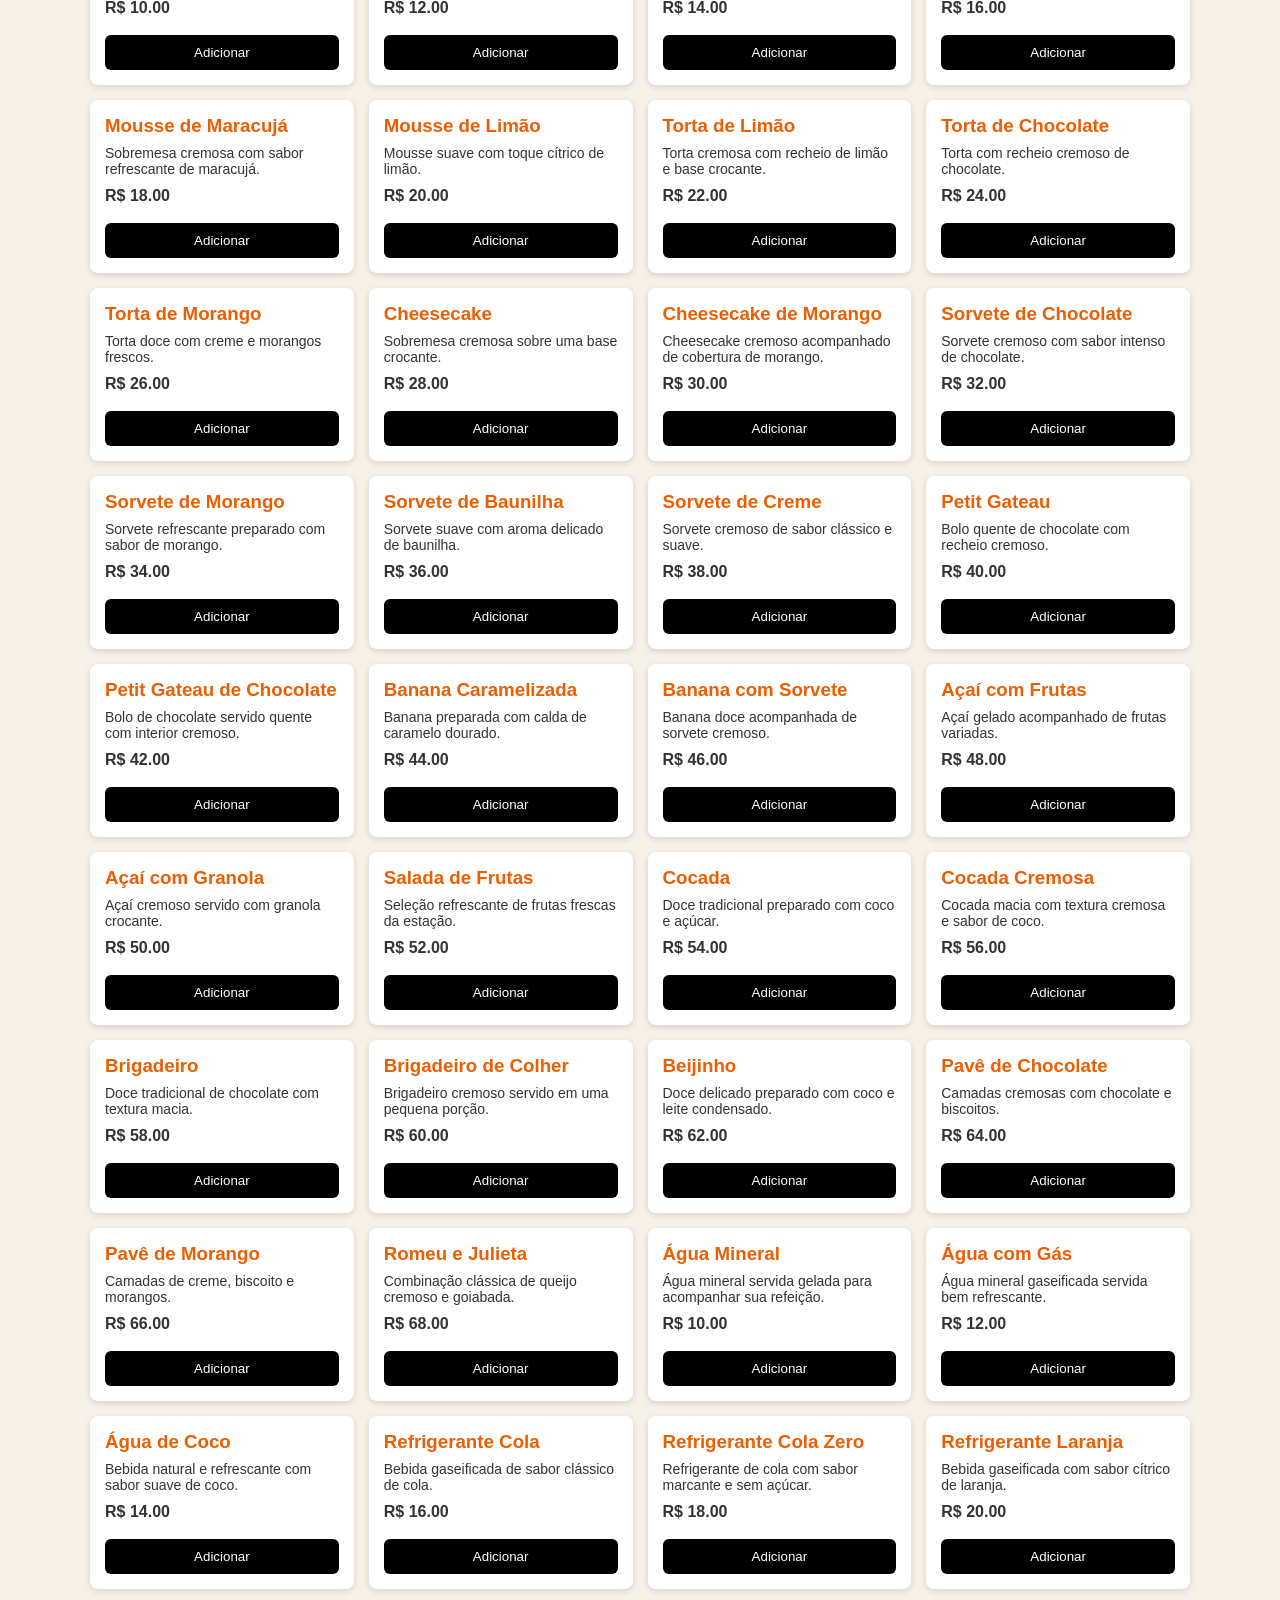
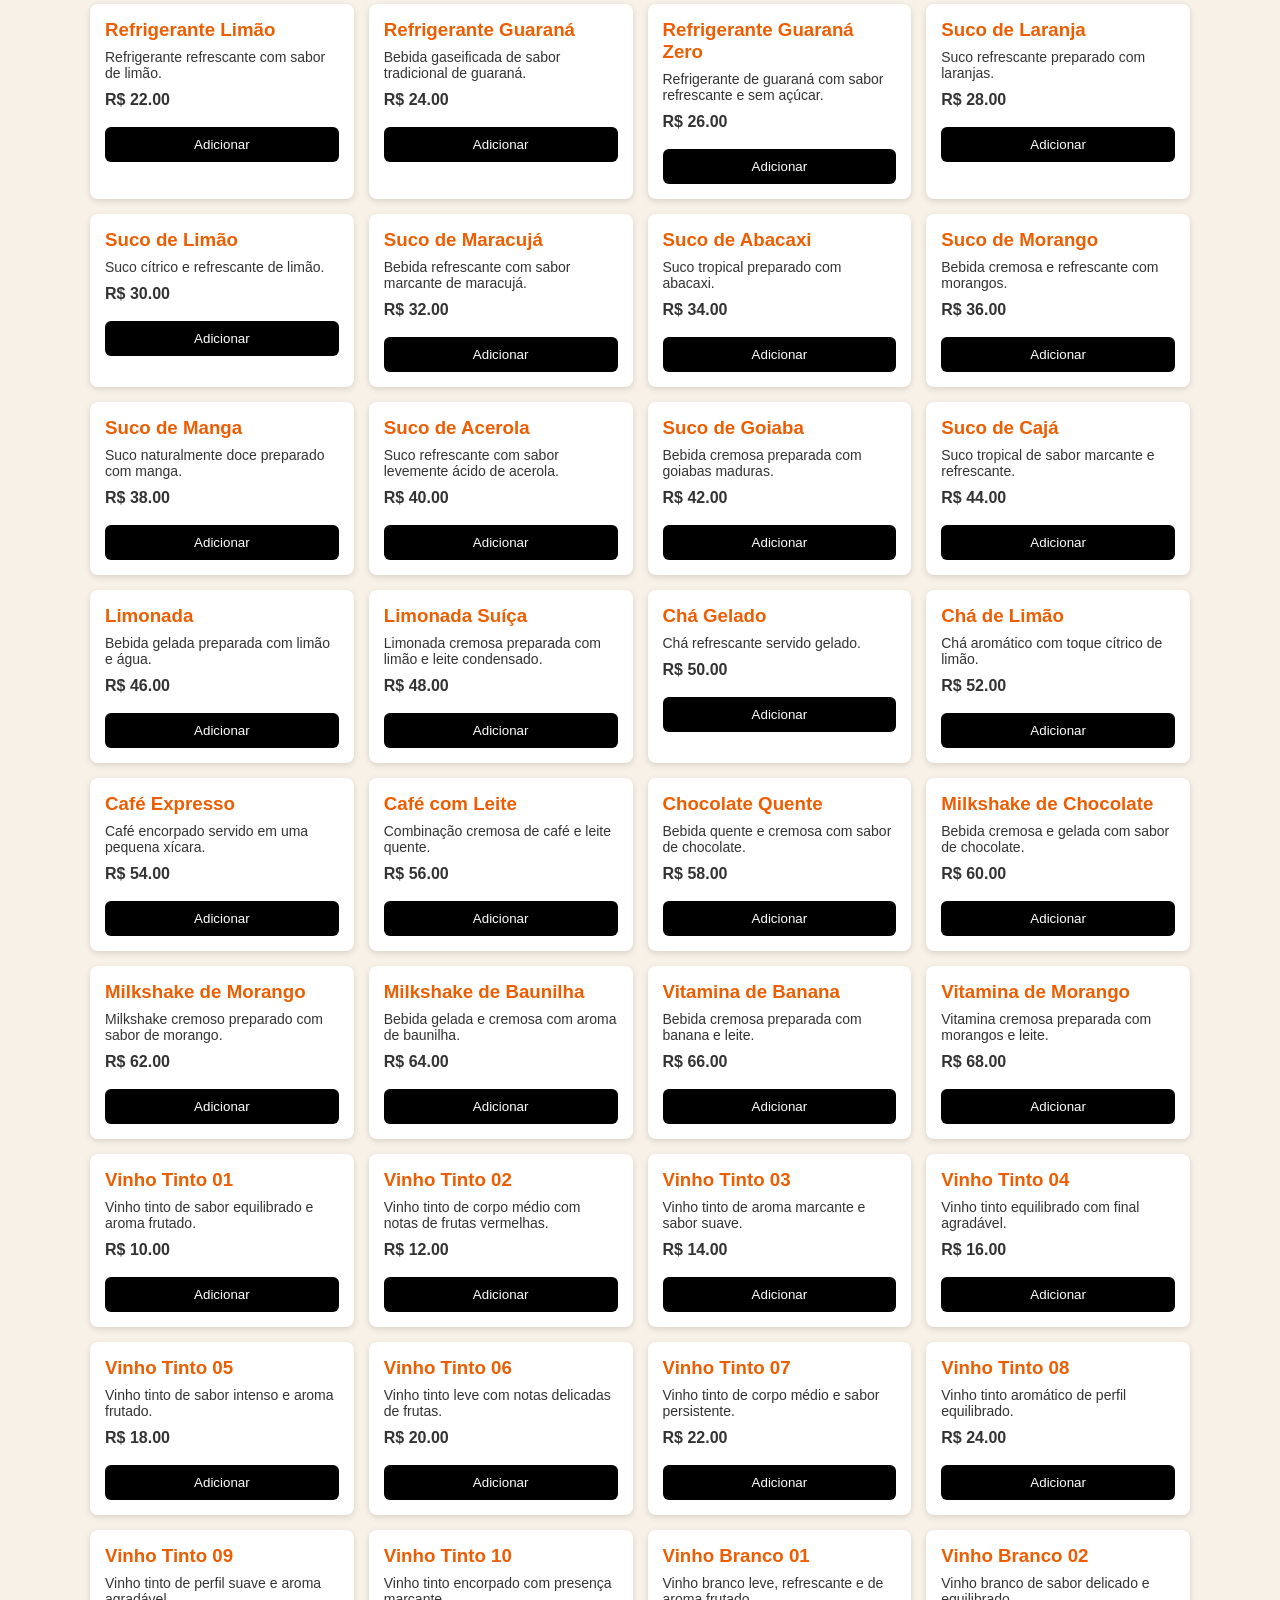
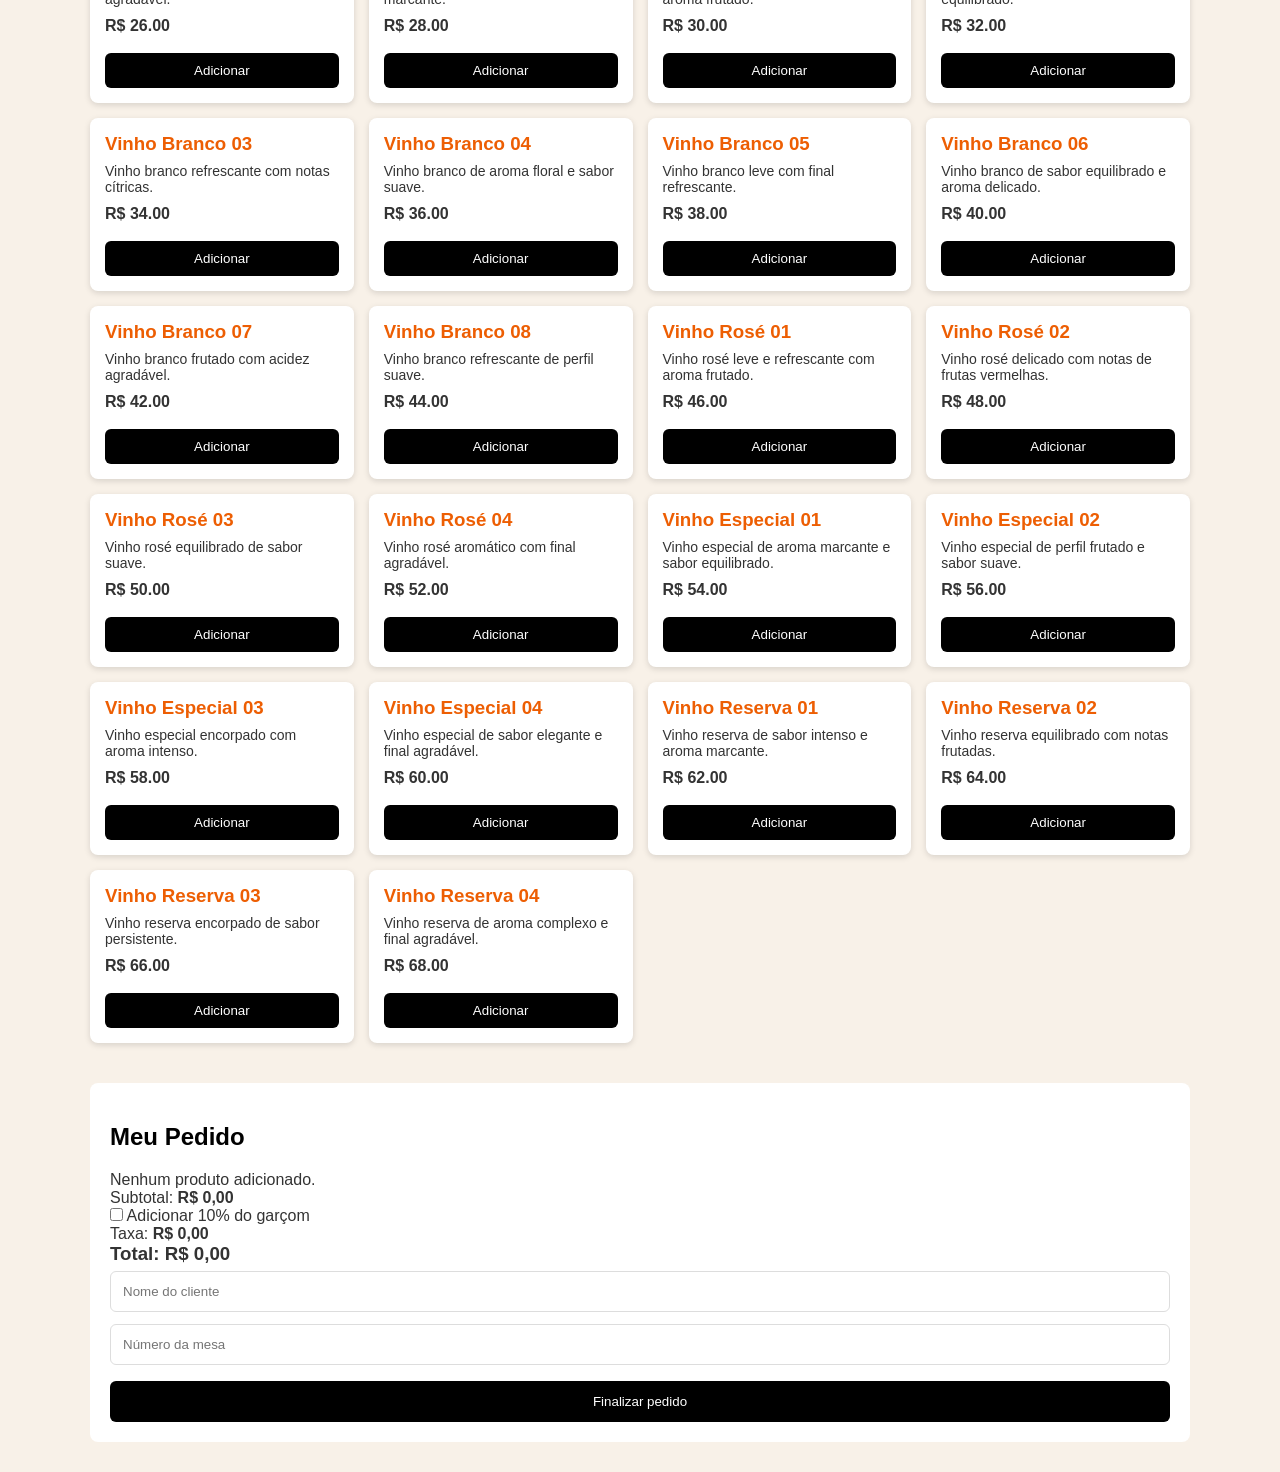
==== commit 8c228091: "Update index.html" ====
--- a/index.html
+++ b/index.html
@@ -59,11 +59,8 @@
 
 </main>
 
-<footer>
-    Cactus
-</footer>
 
 <script src="script.js"></script>
 
 </body>
-</html>+</html>
